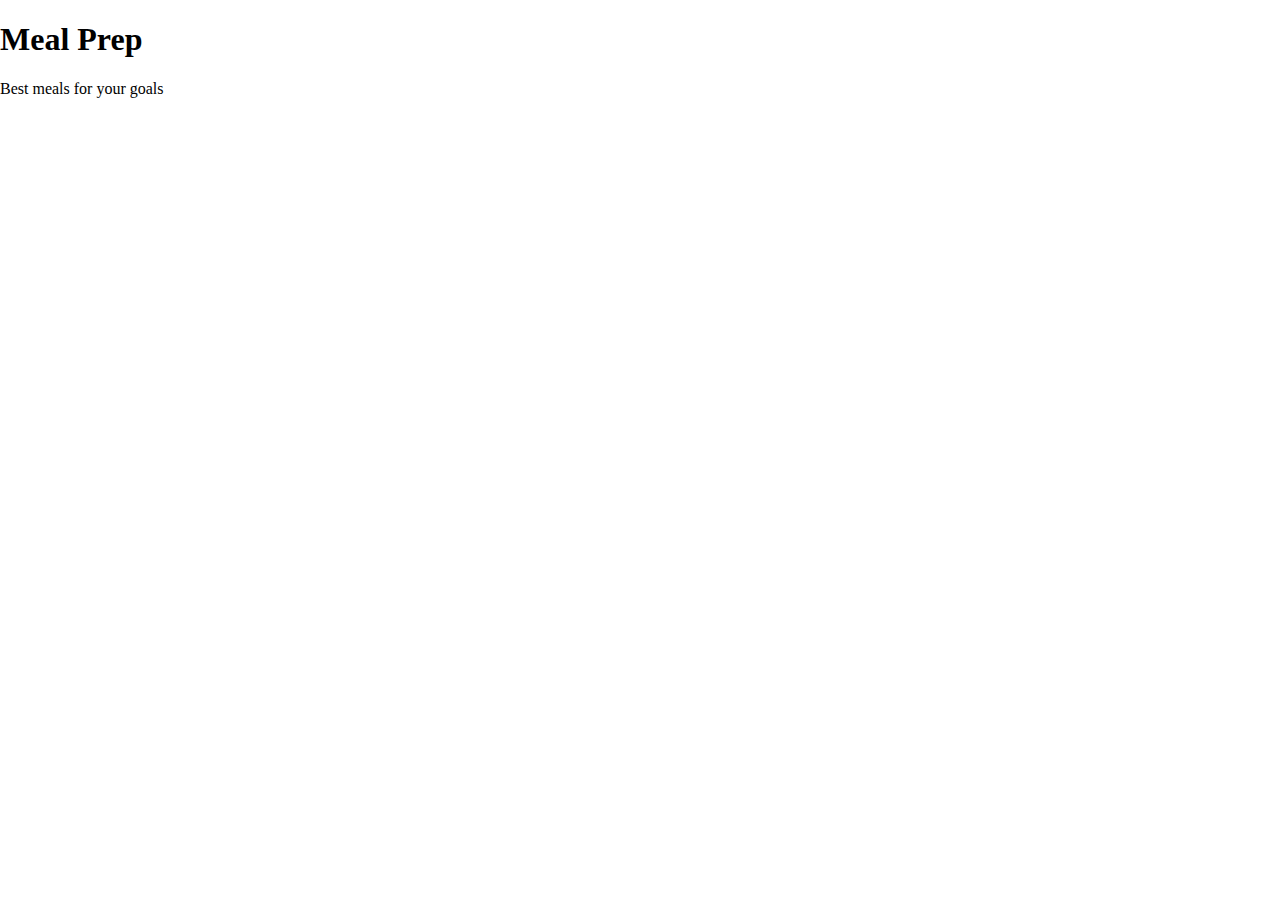
==== index.html @ 7221ac5b "updated" ====
<!DOCTYPE html>
<html lang="en">
<head>
    <meta charset="UTF-8">
    <meta name="viewport" content="width=device-width, initial-scale=1.0">
    <meta http-equiv="X-UA-Compatible" content="ie=edge">
    <link rel="stylesheet" href="styles/main.css">
    <meta name="description" content="Q's Meal Prep #1 in the US">
    <title>Q's Meal Prep</title>
    <link rel="stylesheet" href="styles/main.css">
</head>
<body>
    <h1> Meal Prep </h1>
    
    <div class="container">
    <p> Best meals for your goals</p>

    </div>
    <script src="js/main.js"> </script>
</body>
</html>
---- styles/main.css ----
/*! normalize.css v8.0.1 | MIT License | github.com/necolas/normalize.css */
/* Document
   ========================================================================== */
/**
 * 1. Correct the line height in all browsers.
 * 2. Prevent adjustments of font size after orientation changes in iOS.
 */
html {
  line-height: 1.15;
  /* 1 */
  -webkit-text-size-adjust: 100%;
  /* 2 */
}

/* Sections
     ========================================================================== */
/**
   * Remove the margin in all browsers.
   */
body {
  margin: 0;
}

/**
   * Render the `main` element consistently in IE.
   */
main {
  display: block;
}

/**
   * Correct the font size and margin on `h1` elements within `section` and
   * `article` contexts in Chrome, Firefox, and Safari.
   */
h1 {
  font-size: 2em;
  margin: 0.67em 0;
}

/* Grouping content
     ========================================================================== */
/**
   * 1. Add the correct box sizing in Firefox.
   * 2. Show the overflow in Edge and IE.
   */
hr {
  -webkit-box-sizing: content-box;
          box-sizing: content-box;
  /* 1 */
  height: 0;
  /* 1 */
  overflow: visible;
  /* 2 */
}

/**
   * 1. Correct the inheritance and scaling of font size in all browsers.
   * 2. Correct the odd `em` font sizing in all browsers.
   */
pre {
  font-family: monospace, monospace;
  /* 1 */
  font-size: 1em;
  /* 2 */
}

/* Text-level semantics
     ========================================================================== */
/**
   * Remove the gray background on active links in IE 10.
   */
a {
  background-color: transparent;
}

/**
   * 1. Remove the bottom border in Chrome 57-
   * 2. Add the correct text decoration in Chrome, Edge, IE, Opera, and Safari.
   */
abbr[title] {
  border-bottom: none;
  /* 1 */
  text-decoration: underline;
  /* 2 */
  -webkit-text-decoration: underline dotted;
          text-decoration: underline dotted;
  /* 2 */
}

/**
   * Add the correct font weight in Chrome, Edge, and Safari.
   */
b,
strong {
  font-weight: bolder;
}

/**
   * 1. Correct the inheritance and scaling of font size in all browsers.
   * 2. Correct the odd `em` font sizing in all browsers.
   */
code,
kbd,
samp {
  font-family: monospace, monospace;
  /* 1 */
  font-size: 1em;
  /* 2 */
}

/**
   * Add the correct font size in all browsers.
   */
small {
  font-size: 80%;
}

/**
   * Prevent `sub` and `sup` elements from affecting the line height in
   * all browsers.
   */
sub,
sup {
  font-size: 75%;
  line-height: 0;
  position: relative;
  vertical-align: baseline;
}

sub {
  bottom: -0.25em;
}

sup {
  top: -0.5em;
}

/* Embedded content
     ========================================================================== */
/**
   * Remove the border on images inside links in IE 10.
   */
img {
  border-style: none;
}

/* Forms
     ========================================================================== */
/**
   * 1. Change the font styles in all browsers.
   * 2. Remove the margin in Firefox and Safari.
   */
button,
input,
optgroup,
select,
textarea {
  font-family: inherit;
  /* 1 */
  font-size: 100%;
  /* 1 */
  line-height: 1.15;
  /* 1 */
  margin: 0;
  /* 2 */
}

/**
   * Show the overflow in IE.
   * 1. Show the overflow in Edge.
   */
button,
input {
  /* 1 */
  overflow: visible;
}

/**
   * Remove the inheritance of text transform in Edge, Firefox, and IE.
   * 1. Remove the inheritance of text transform in Firefox.
   */
button,
select {
  /* 1 */
  text-transform: none;
}

/**
   * Correct the inability to style clickable types in iOS and Safari.
   */
button,
[type="button"],
[type="reset"],
[type="submit"] {
  -webkit-appearance: button;
}

/**
   * Remove the inner border and padding in Firefox.
   */
button::-moz-focus-inner,
[type="button"]::-moz-focus-inner,
[type="reset"]::-moz-focus-inner,
[type="submit"]::-moz-focus-inner {
  border-style: none;
  padding: 0;
}

/**
   * Restore the focus styles unset by the previous rule.
   */
button:-moz-focusring,
[type="button"]:-moz-focusring,
[type="reset"]:-moz-focusring,
[type="submit"]:-moz-focusring {
  outline: 1px dotted ButtonText;
}

/**
   * Correct the padding in Firefox.
   */
fieldset {
  padding: 0.35em 0.75em 0.625em;
}

/**
   * 1. Correct the text wrapping in Edge and IE.
   * 2. Correct the color inheritance from `fieldset` elements in IE.
   * 3. Remove the padding so developers are not caught out when they zero out
   *    `fieldset` elements in all browsers.
   */
legend {
  -webkit-box-sizing: border-box;
          box-sizing: border-box;
  /* 1 */
  color: inherit;
  /* 2 */
  display: table;
  /* 1 */
  max-width: 100%;
  /* 1 */
  padding: 0;
  /* 3 */
  white-space: normal;
  /* 1 */
}

/**
   * Add the correct vertical alignment in Chrome, Firefox, and Opera.
   */
progress {
  vertical-align: baseline;
}

/**
   * Remove the default vertical scrollbar in IE 10+.
   */
textarea {
  overflow: auto;
}

/**
   * 1. Add the correct box sizing in IE 10.
   * 2. Remove the padding in IE 10.
   */
[type="checkbox"],
[type="radio"] {
  -webkit-box-sizing: border-box;
          box-sizing: border-box;
  /* 1 */
  padding: 0;
  /* 2 */
}

/**
   * Correct the cursor style of increment and decrement buttons in Chrome.
   */
[type="number"]::-webkit-inner-spin-button,
[type="number"]::-webkit-outer-spin-button {
  height: auto;
}

/**
   * 1. Correct the odd appearance in Chrome and Safari.
   * 2. Correct the outline style in Safari.
   */
[type="search"] {
  -webkit-appearance: textfield;
  /* 1 */
  outline-offset: -2px;
  /* 2 */
}

/**
   * Remove the inner padding in Chrome and Safari on macOS.
   */
[type="search"]::-webkit-search-decoration {
  -webkit-appearance: none;
}

/**
   * 1. Correct the inability to style clickable types in iOS and Safari.
   * 2. Change font properties to `inherit` in Safari.
   */
::-webkit-file-upload-button {
  -webkit-appearance: button;
  /* 1 */
  font: inherit;
  /* 2 */
}

/* Interactive
     ========================================================================== */
/*
   * Add the correct display in Edge, IE 10+, and Firefox.
   */
details {
  display: block;
}

/*
   * Add the correct display in all browsers.
   */
summary {
  display: list-item;
}

/* Misc
     ========================================================================== */
/**
   * Add the correct display in IE 10+.
   */
template {
  display: none;
}

/**
   * Add the correct display in IE 10.
   */
[hidden] {
  display: none;
}

.container {
  background-color: teal;
}

@media (min-width: 1024px) {
  .container {
    background-color: white;
  }
}
/*# sourceMappingURL=main.css.map */
---- styles/main.css ----
/*! normalize.css v8.0.1 | MIT License | github.com/necolas/normalize.css */
/* Document
   ========================================================================== */
/**
 * 1. Correct the line height in all browsers.
 * 2. Prevent adjustments of font size after orientation changes in iOS.
 */
html {
  line-height: 1.15;
  /* 1 */
  -webkit-text-size-adjust: 100%;
  /* 2 */
}

/* Sections
     ========================================================================== */
/**
   * Remove the margin in all browsers.
   */
body {
  margin: 0;
}

/**
   * Render the `main` element consistently in IE.
   */
main {
  display: block;
}

/**
   * Correct the font size and margin on `h1` elements within `section` and
   * `article` contexts in Chrome, Firefox, and Safari.
   */
h1 {
  font-size: 2em;
  margin: 0.67em 0;
}

/* Grouping content
     ========================================================================== */
/**
   * 1. Add the correct box sizing in Firefox.
   * 2. Show the overflow in Edge and IE.
   */
hr {
  -webkit-box-sizing: content-box;
          box-sizing: content-box;
  /* 1 */
  height: 0;
  /* 1 */
  overflow: visible;
  /* 2 */
}

/**
   * 1. Correct the inheritance and scaling of font size in all browsers.
   * 2. Correct the odd `em` font sizing in all browsers.
   */
pre {
  font-family: monospace, monospace;
  /* 1 */
  font-size: 1em;
  /* 2 */
}

/* Text-level semantics
     ========================================================================== */
/**
   * Remove the gray background on active links in IE 10.
   */
a {
  background-color: transparent;
}

/**
   * 1. Remove the bottom border in Chrome 57-
   * 2. Add the correct text decoration in Chrome, Edge, IE, Opera, and Safari.
   */
abbr[title] {
  border-bottom: none;
  /* 1 */
  text-decoration: underline;
  /* 2 */
  -webkit-text-decoration: underline dotted;
          text-decoration: underline dotted;
  /* 2 */
}

/**
   * Add the correct font weight in Chrome, Edge, and Safari.
   */
b,
strong {
  font-weight: bolder;
}

/**
   * 1. Correct the inheritance and scaling of font size in all browsers.
   * 2. Correct the odd `em` font sizing in all browsers.
   */
code,
kbd,
samp {
  font-family: monospace, monospace;
  /* 1 */
  font-size: 1em;
  /* 2 */
}

/**
   * Add the correct font size in all browsers.
   */
small {
  font-size: 80%;
}

/**
   * Prevent `sub` and `sup` elements from affecting the line height in
   * all browsers.
   */
sub,
sup {
  font-size: 75%;
  line-height: 0;
  position: relative;
  vertical-align: baseline;
}

sub {
  bottom: -0.25em;
}

sup {
  top: -0.5em;
}

/* Embedded content
     ========================================================================== */
/**
   * Remove the border on images inside links in IE 10.
   */
img {
  border-style: none;
}

/* Forms
     ========================================================================== */
/**
   * 1. Change the font styles in all browsers.
   * 2. Remove the margin in Firefox and Safari.
   */
button,
input,
optgroup,
select,
textarea {
  font-family: inherit;
  /* 1 */
  font-size: 100%;
  /* 1 */
  line-height: 1.15;
  /* 1 */
  margin: 0;
  /* 2 */
}

/**
   * Show the overflow in IE.
   * 1. Show the overflow in Edge.
   */
button,
input {
  /* 1 */
  overflow: visible;
}

/**
   * Remove the inheritance of text transform in Edge, Firefox, and IE.
   * 1. Remove the inheritance of text transform in Firefox.
   */
button,
select {
  /* 1 */
  text-transform: none;
}

/**
   * Correct the inability to style clickable types in iOS and Safari.
   */
button,
[type="button"],
[type="reset"],
[type="submit"] {
  -webkit-appearance: button;
}

/**
   * Remove the inner border and padding in Firefox.
   */
button::-moz-focus-inner,
[type="button"]::-moz-focus-inner,
[type="reset"]::-moz-focus-inner,
[type="submit"]::-moz-focus-inner {
  border-style: none;
  padding: 0;
}

/**
   * Restore the focus styles unset by the previous rule.
   */
button:-moz-focusring,
[type="button"]:-moz-focusring,
[type="reset"]:-moz-focusring,
[type="submit"]:-moz-focusring {
  outline: 1px dotted ButtonText;
}

/**
   * Correct the padding in Firefox.
   */
fieldset {
  padding: 0.35em 0.75em 0.625em;
}

/**
   * 1. Correct the text wrapping in Edge and IE.
   * 2. Correct the color inheritance from `fieldset` elements in IE.
   * 3. Remove the padding so developers are not caught out when they zero out
   *    `fieldset` elements in all browsers.
   */
legend {
  -webkit-box-sizing: border-box;
          box-sizing: border-box;
  /* 1 */
  color: inherit;
  /* 2 */
  display: table;
  /* 1 */
  max-width: 100%;
  /* 1 */
  padding: 0;
  /* 3 */
  white-space: normal;
  /* 1 */
}

/**
   * Add the correct vertical alignment in Chrome, Firefox, and Opera.
   */
progress {
  vertical-align: baseline;
}

/**
   * Remove the default vertical scrollbar in IE 10+.
   */
textarea {
  overflow: auto;
}

/**
   * 1. Add the correct box sizing in IE 10.
   * 2. Remove the padding in IE 10.
   */
[type="checkbox"],
[type="radio"] {
  -webkit-box-sizing: border-box;
          box-sizing: border-box;
  /* 1 */
  padding: 0;
  /* 2 */
}

/**
   * Correct the cursor style of increment and decrement buttons in Chrome.
   */
[type="number"]::-webkit-inner-spin-button,
[type="number"]::-webkit-outer-spin-button {
  height: auto;
}

/**
   * 1. Correct the odd appearance in Chrome and Safari.
   * 2. Correct the outline style in Safari.
   */
[type="search"] {
  -webkit-appearance: textfield;
  /* 1 */
  outline-offset: -2px;
  /* 2 */
}

/**
   * Remove the inner padding in Chrome and Safari on macOS.
   */
[type="search"]::-webkit-search-decoration {
  -webkit-appearance: none;
}

/**
   * 1. Correct the inability to style clickable types in iOS and Safari.
   * 2. Change font properties to `inherit` in Safari.
   */
::-webkit-file-upload-button {
  -webkit-appearance: button;
  /* 1 */
  font: inherit;
  /* 2 */
}

/* Interactive
     ========================================================================== */
/*
   * Add the correct display in Edge, IE 10+, and Firefox.
   */
details {
  display: block;
}

/*
   * Add the correct display in all browsers.
   */
summary {
  display: list-item;
}

/* Misc
     ========================================================================== */
/**
   * Add the correct display in IE 10+.
   */
template {
  display: none;
}

/**
   * Add the correct display in IE 10.
   */
[hidden] {
  display: none;
}

.container {
  background-color: teal;
}

@media (min-width: 1024px) {
  .container {
    background-color: white;
  }
}
/*# sourceMappingURL=main.css.map */
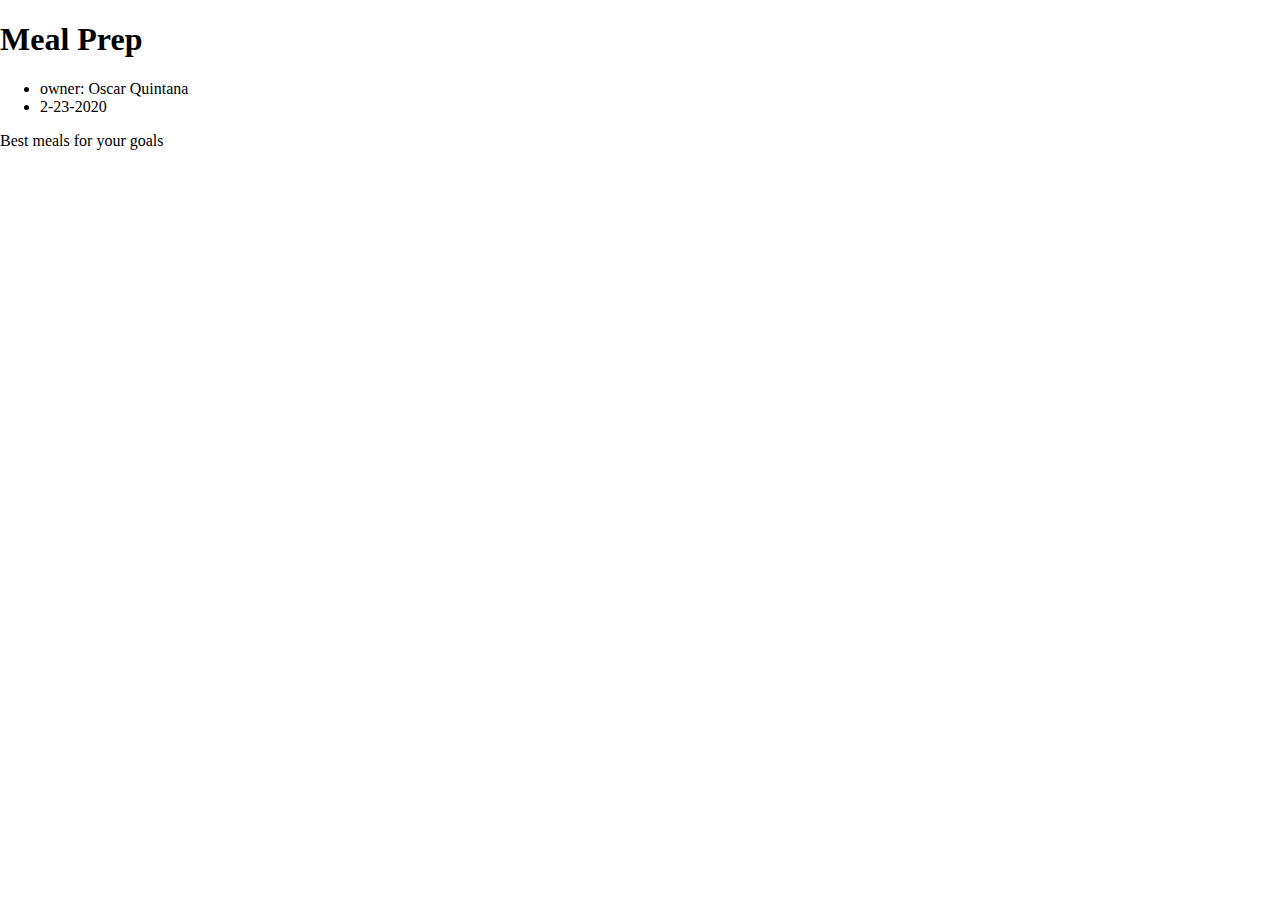
==== commit 523749f7: "Update index.html" ====
--- a/index.html
+++ b/index.html
@@ -10,9 +10,14 @@
     <link rel="stylesheet" href="styles/main.css">
 </head>
 <body>
-    <h1> Meal Prep </h1>
     
     <div class="container">
+        <h1> Meal Prep </h1>
+        <p>
+            <ul>
+                <li>owner: Oscar Quintana</li>
+                <li><time>2-23-2020</time></li>
+            </ul>
     <p> Best meals for your goals</p>
 
     </div>
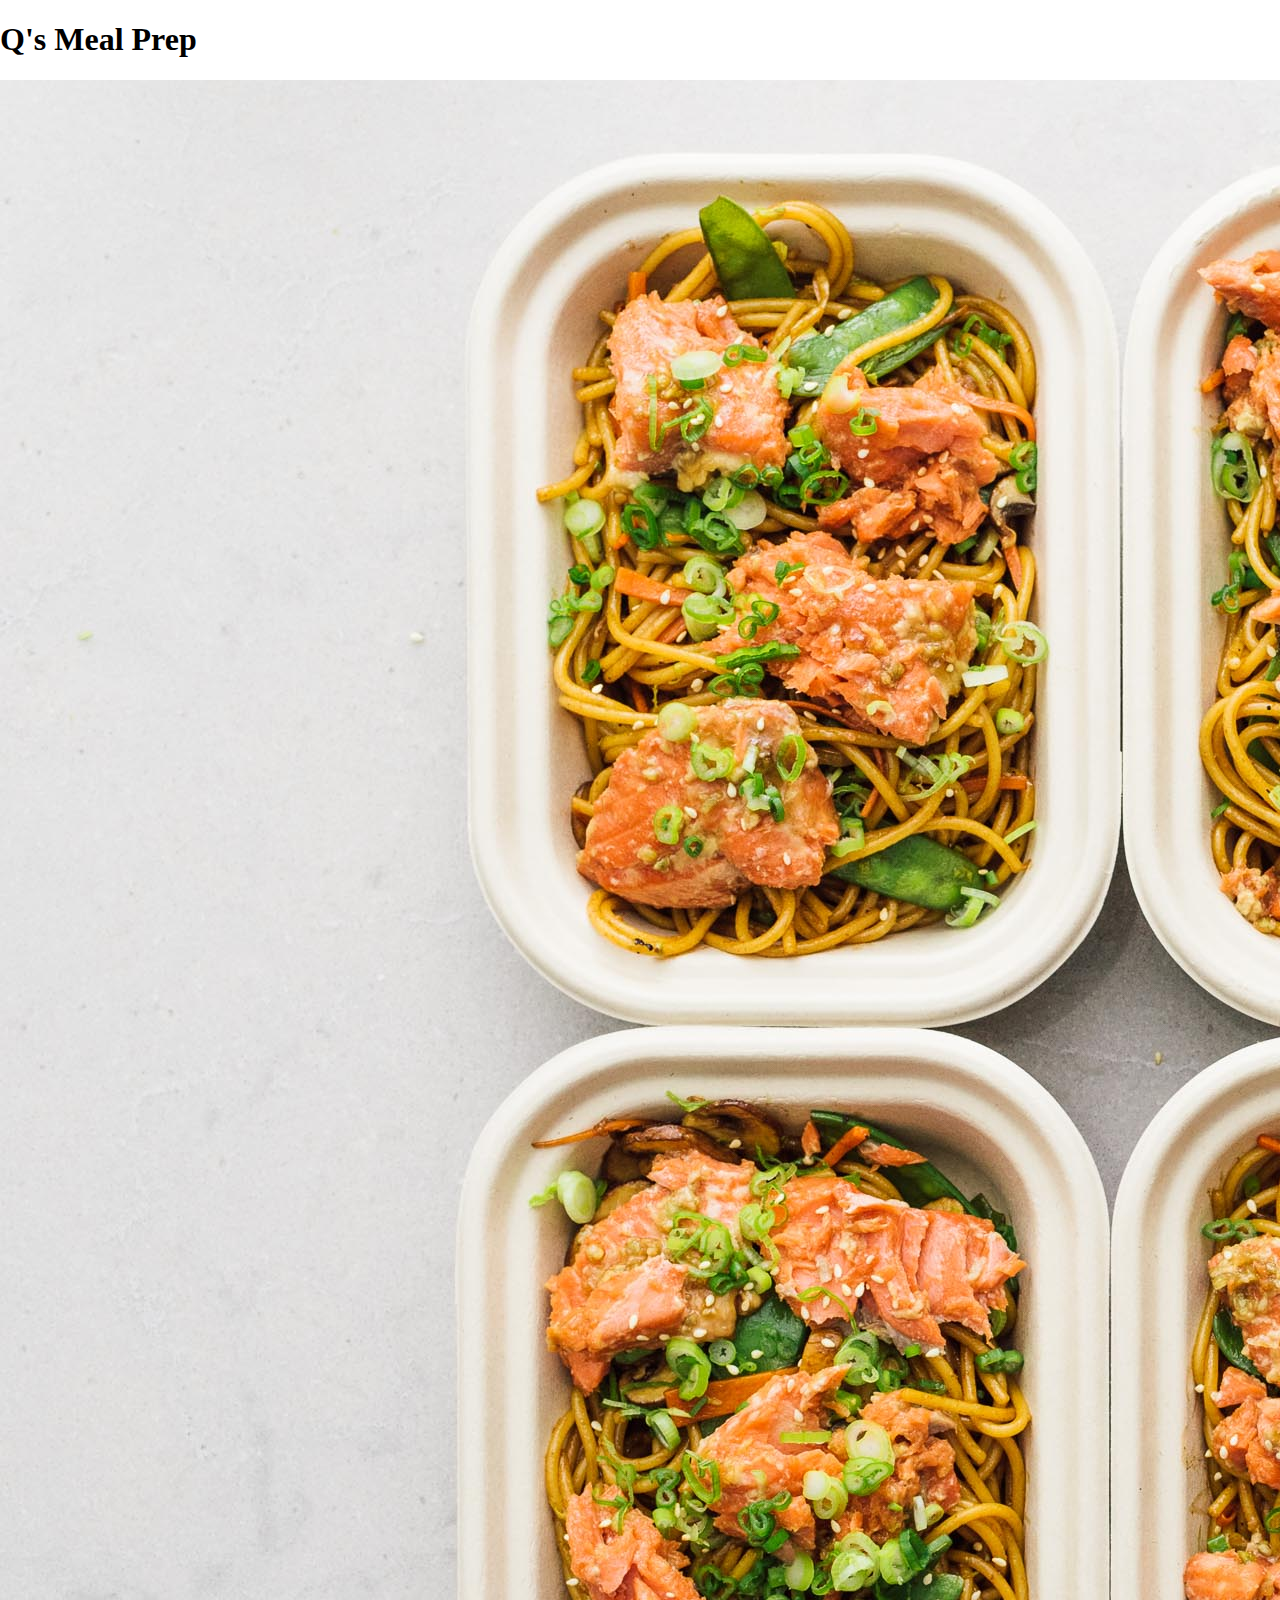
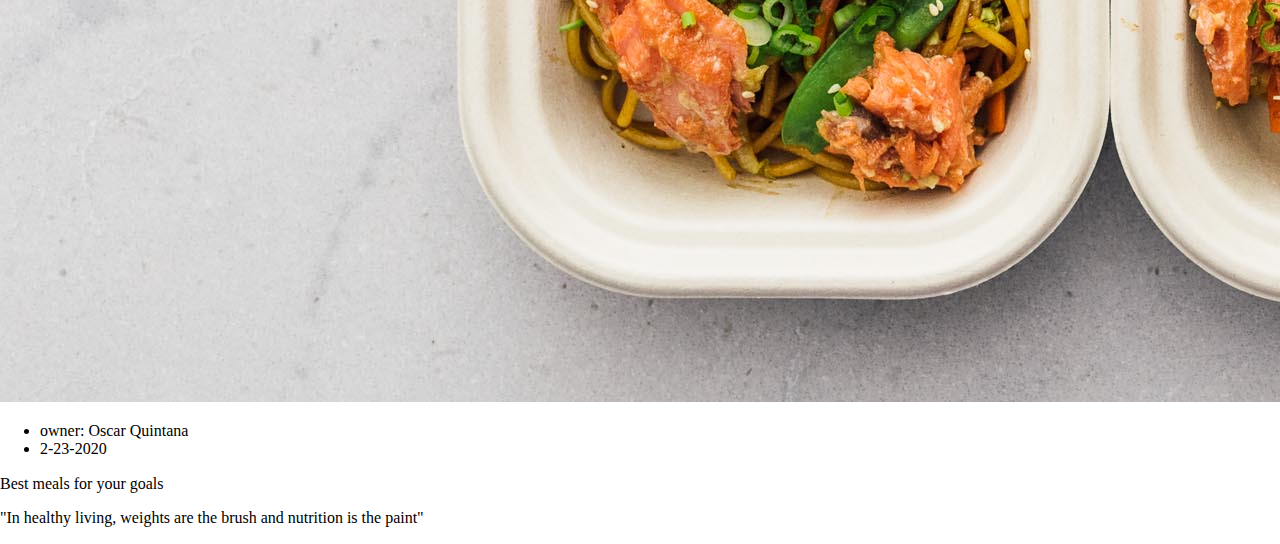
==== commit 854196ee: "updated" ====
--- a/index.html
+++ b/index.html
@@ -12,14 +12,17 @@
 <body>
     
     <div class="container">
-        <h1> Meal Prep </h1>
-        <p>
+        <h1> Q's Meal Prep </h1>
+        <img src="assets/images/mainheader.jpg"> 
+        
             <ul>
                 <li>owner: Oscar Quintana</li>
                 <li><time>2-23-2020</time></li>
             </ul>
+        
     <p> Best meals for your goals</p>
 
+    <p>"In healthy living, weights are the brush and nutrition is the paint" </p>
     </div>
     <script src="js/main.js"> </script>
 </body>
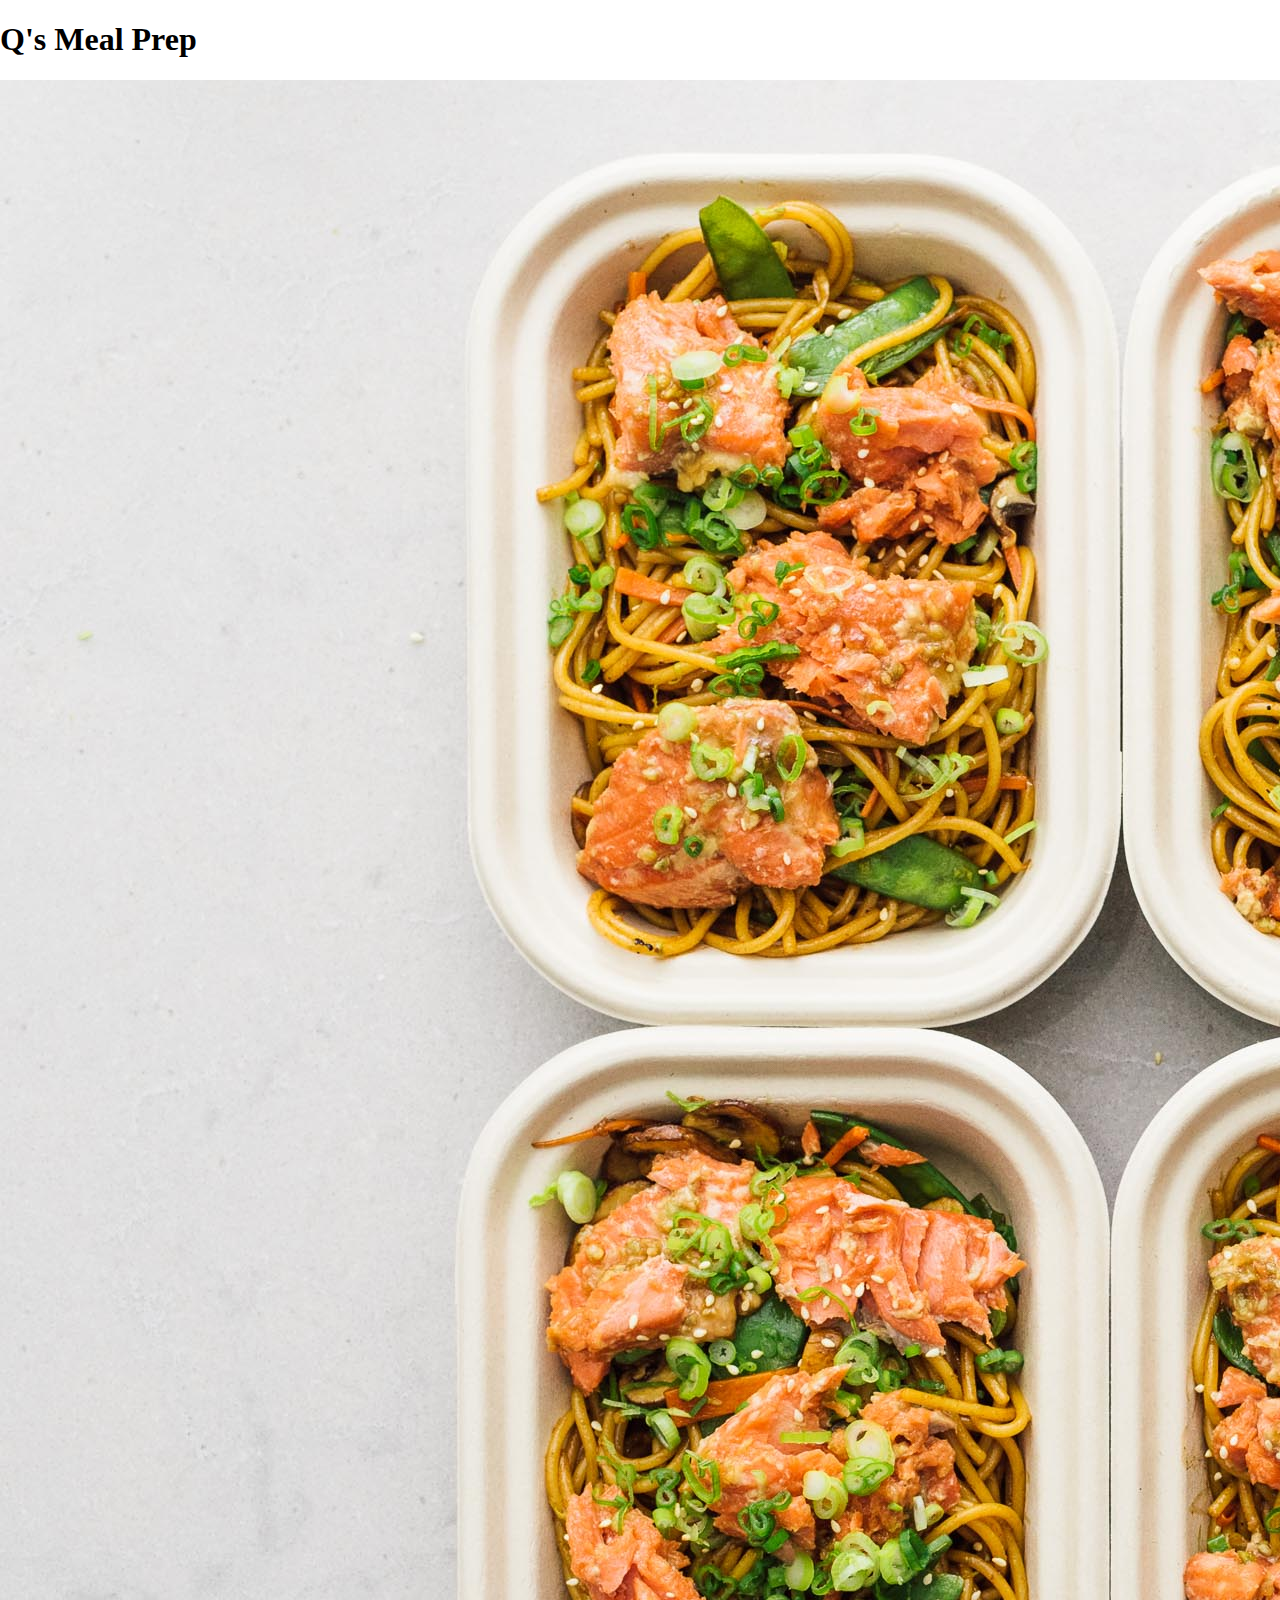
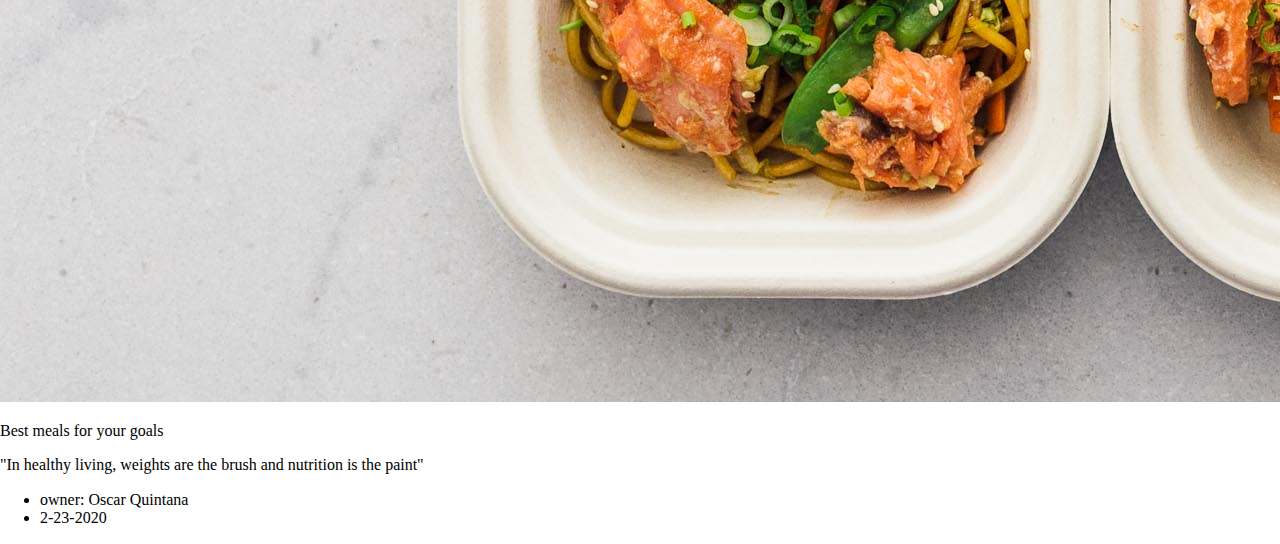
==== commit 3e8724ca: "Update index.html" ====
--- a/index.html
+++ b/index.html
@@ -15,15 +15,18 @@
         <h1> Q's Meal Prep </h1>
         <img src="assets/images/mainheader.jpg"> 
         
-            <ul>
-                <li>owner: Oscar Quintana</li>
-                <li><time>2-23-2020</time></li>
-            </ul>
         
     <p> Best meals for your goals</p>
 
     <p>"In healthy living, weights are the brush and nutrition is the paint" </p>
     </div>
+
+    <ul>
+        <li>owner: Oscar Quintana</li>
+        <li><time>2-23-2020</time></li>
+    </ul>
+
+
     <script src="js/main.js"> </script>
 </body>
 </html>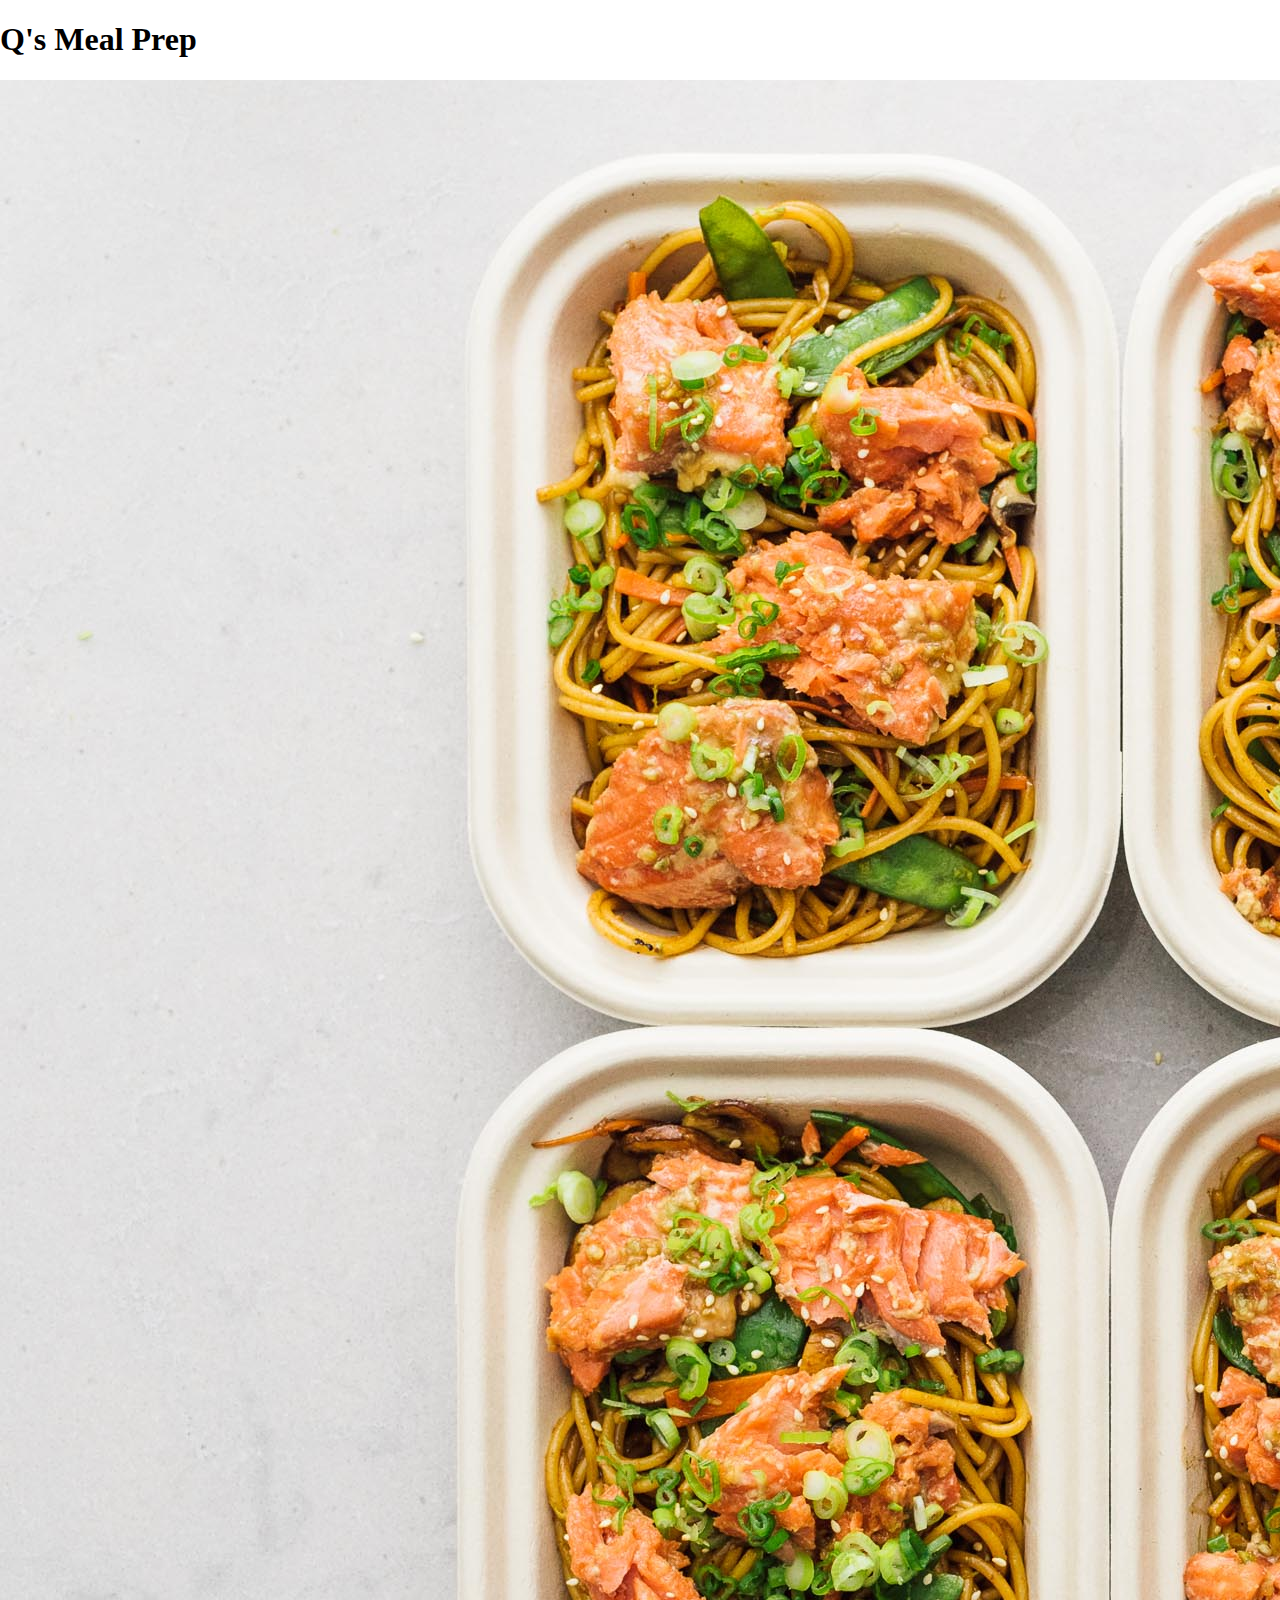
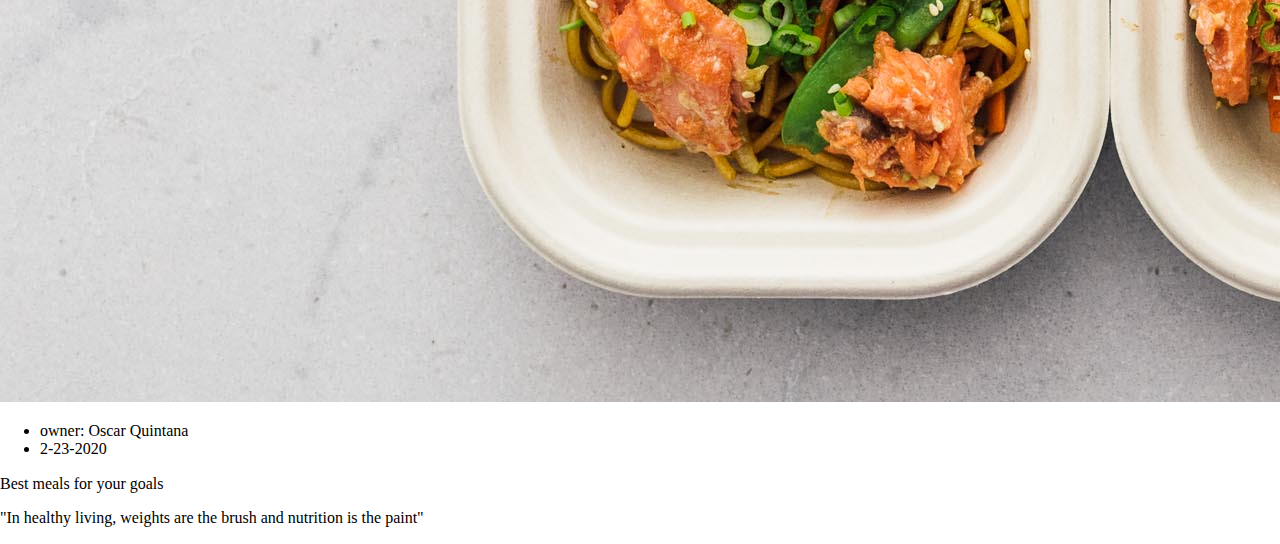
==== commit 63d4d06c: "Update index.html" ====
--- a/index.html
+++ b/index.html
@@ -5,6 +5,7 @@
     <meta name="viewport" content="width=device-width, initial-scale=1.0">
     <meta http-equiv="X-UA-Compatible" content="ie=edge">
     <link rel="stylesheet" href="styles/main.css">
+    <link rel="stylesheet" href="https://cdnjs.cloudflare.com/ajax/libs/animate.css/3.7.2/animate.min.css>
     <meta name="description" content="Q's Meal Prep #1 in the US">
     <title>Q's Meal Prep</title>
     <link rel="stylesheet" href="styles/main.css">
@@ -12,21 +13,18 @@
 <body>
     
     <div class="container">
-        <h1> Q's Meal Prep </h1>
+        <h1 class="animated once shake delay-1s"> Q's Meal Prep </h1>
         <img src="assets/images/mainheader.jpg"> 
         
+            <ul>
+                <li>owner: Oscar Quintana</li>
+                <li><time>2-23-2020</time></li>
+            </ul>
         
     <p> Best meals for your goals</p>
 
     <p>"In healthy living, weights are the brush and nutrition is the paint" </p>
     </div>
-
-    <ul>
-        <li>owner: Oscar Quintana</li>
-        <li><time>2-23-2020</time></li>
-    </ul>
-
-
     <script src="js/main.js"> </script>
 </body>
 </html>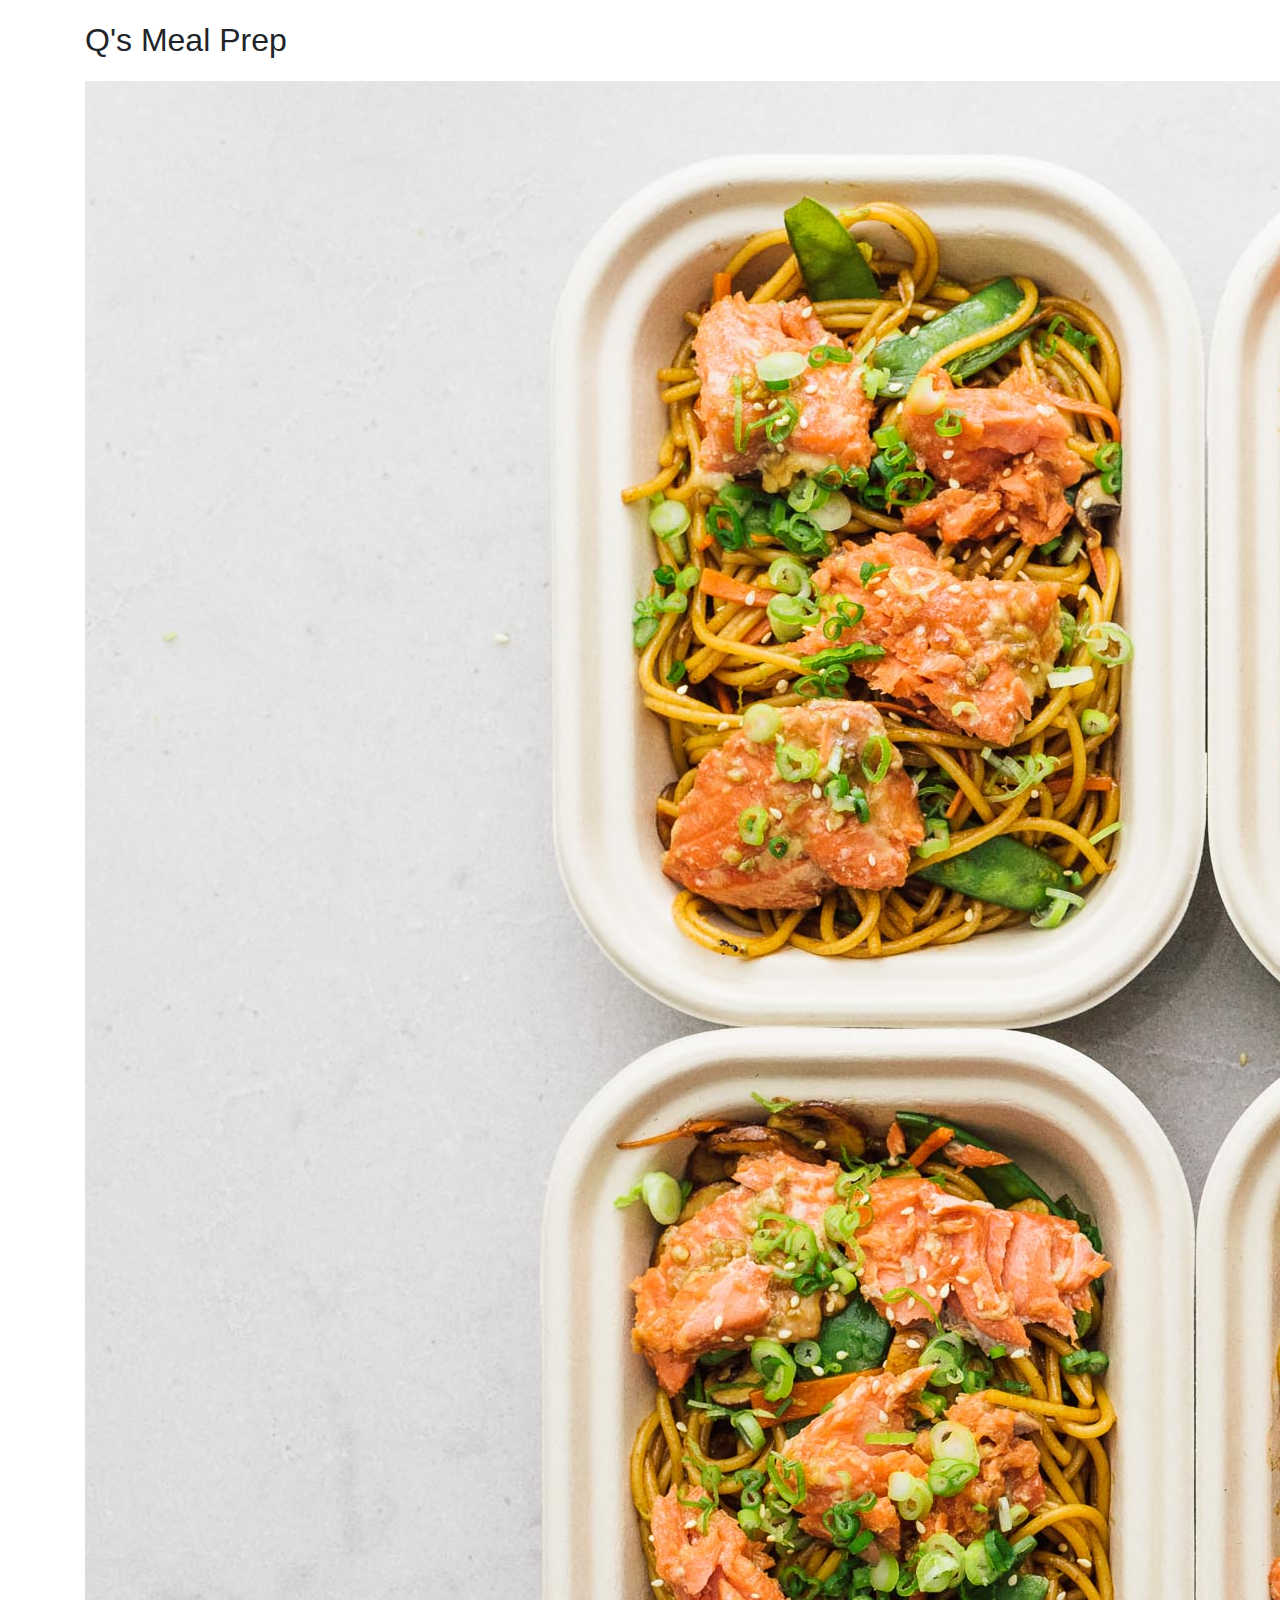
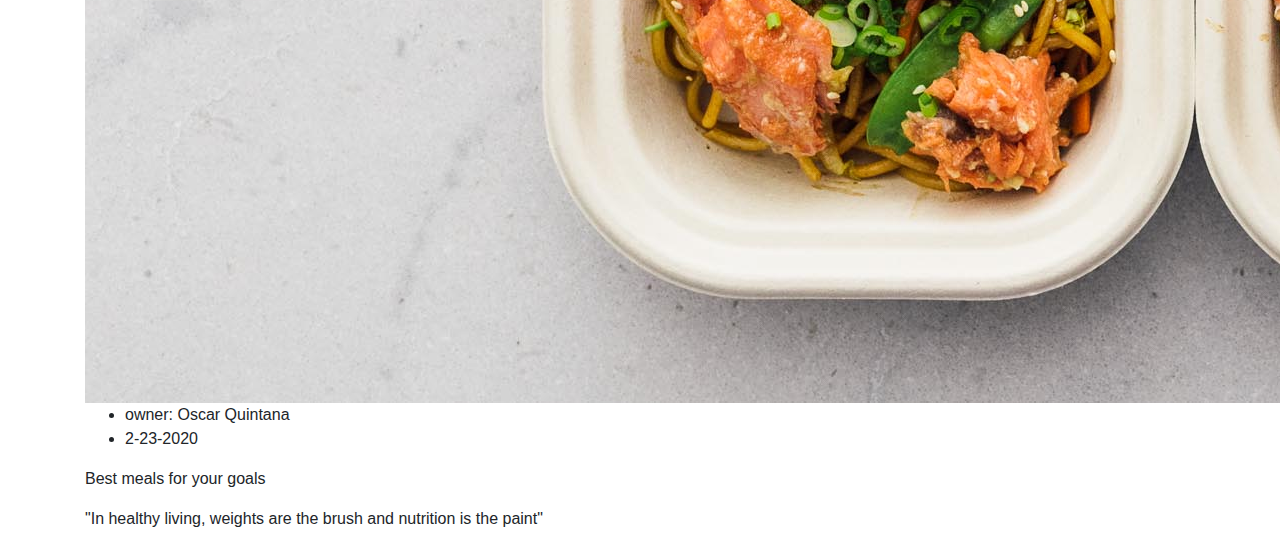
==== commit fa143dd0: "Update index.html" ====
--- a/index.html
+++ b/index.html
@@ -8,6 +8,9 @@
     <link rel="stylesheet" href="https://cdnjs.cloudflare.com/ajax/libs/animate.css/3.7.2/animate.min.css>
     <meta name="description" content="Q's Meal Prep #1 in the US">
     <title>Q's Meal Prep</title>
+
+    <link rel="stylesheet" href="https://stackpath.bootstrapcdn.com/bootstrap/4.4.1/css/bootstrap.min.css" integrity="sha384-Vkoo8x4CGsO3+Hhxv8T/Q5PaXtkKtu6ug5TOeNV6gBiFeWPGFN9MuhOf23Q9Ifjh" crossorigin="anonymous">
+    <link rel="stylesheet" href="style.css">
     <link rel="stylesheet" href="styles/main.css">
 </head>
 <body>
